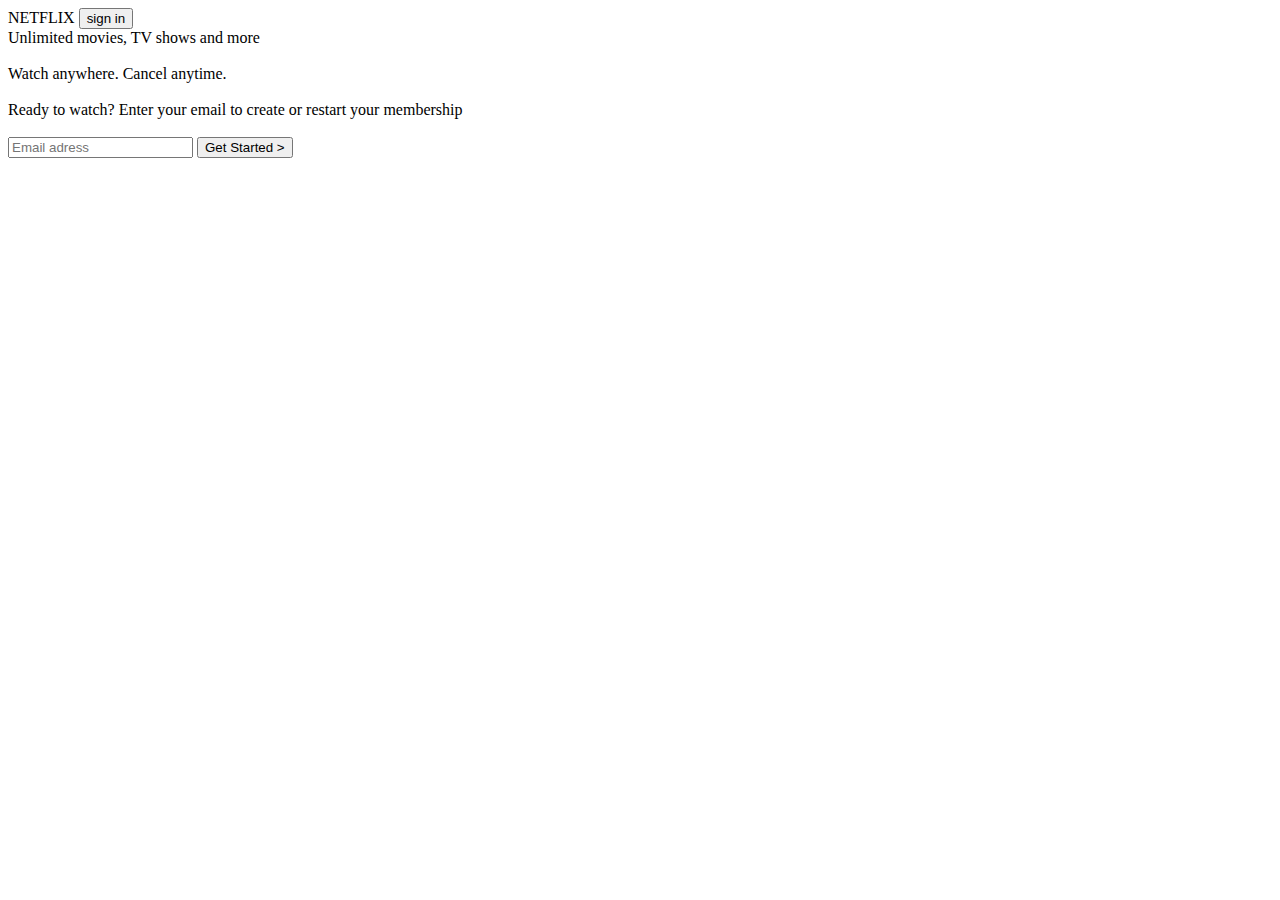
==== index.html @ 637f4649 "rename" ====
<html>
    <title>netflix copy</title>
    <link rel="stylesheet" href="netflix.css">
    <body>
        <header>
                NETFLIX
        
        <button id="signin">
            sign in
        </button></header>
        <div id="holder">
            
            <div id="text1">
                Unlimited movies, TV shows and more
            </div> 
            <br>
            <div id="text2">
                Watch anywhere. Cancel anytime.
            </div>
            <br>
            <div id="text3">
                Ready to watch? Enter your email to create or restart your membership
            </div>
            <br>
            <div id="email">
                <input  class="account" type ="text" placeholder="Email adress" >
                <button id="start" >  Get Started  ></button>
            </div>
        </div>
    </body>
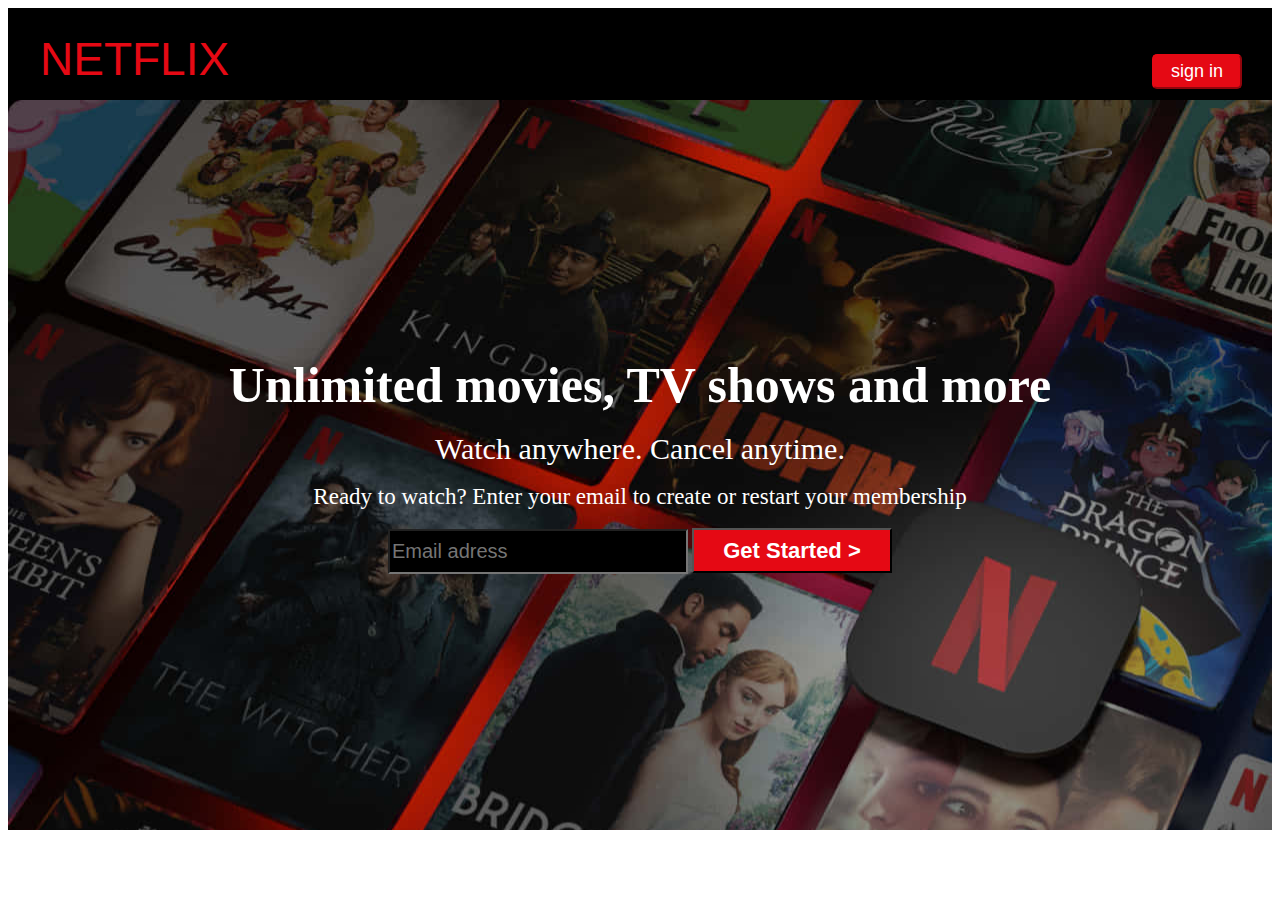
==== commit 35db2702: "fixing bugs" ====
--- a/index.html
+++ b/index.html
@@ -26,5 +26,6 @@
                 <input  class="account" type ="text" placeholder="Email adress" >
                 <button id="start" >  Get Started  ></button>
             </div>
+            
         </div>
     </body>--- a/netflix.css
+++ b/netflix.css
@@ -0,0 +1,62 @@
+
+#holder{
+    background-image: url("background.jpg");
+    display:flex;
+    flex-direction: column;
+    justify-content: center;
+    align-items: center;
+    height:729.60px;
+}
+div{
+    color:white;
+    
+}
+#text1{
+  font-weight: 900;
+  font-size: 50;
+}
+#text2{
+    font-size: 30;
+}
+#text3{
+    font-size: 23;
+}
+.account{
+    font-size: 20;
+    background-color: black;
+    height: 45;
+    width: 300;
+    color: white;
+}
+#start{
+    height:45;
+    width:200;
+    background-color: #E50914;
+    color:white;
+    font-size: 22;
+    font-weight: bolder;
+}
+header{
+    background-color: black;
+    height:44;
+    padding: 24 32 24 32;
+    color:#E50914;
+    font-size: 46;
+  font-family:Impact, Haettenschweiler, 'Arial Narrow Bold', sans-serif;
+  
+  
+}
+#signin
+{
+    height :35;
+    width:90;
+    font-size: 18;
+    font-weight: 400;
+    background-color: #E50914;
+    color: white;
+    border-radius: 5px;
+    border-color: #E50914;
+    position:fixed;
+    left: 90%;
+    top:6%;
+}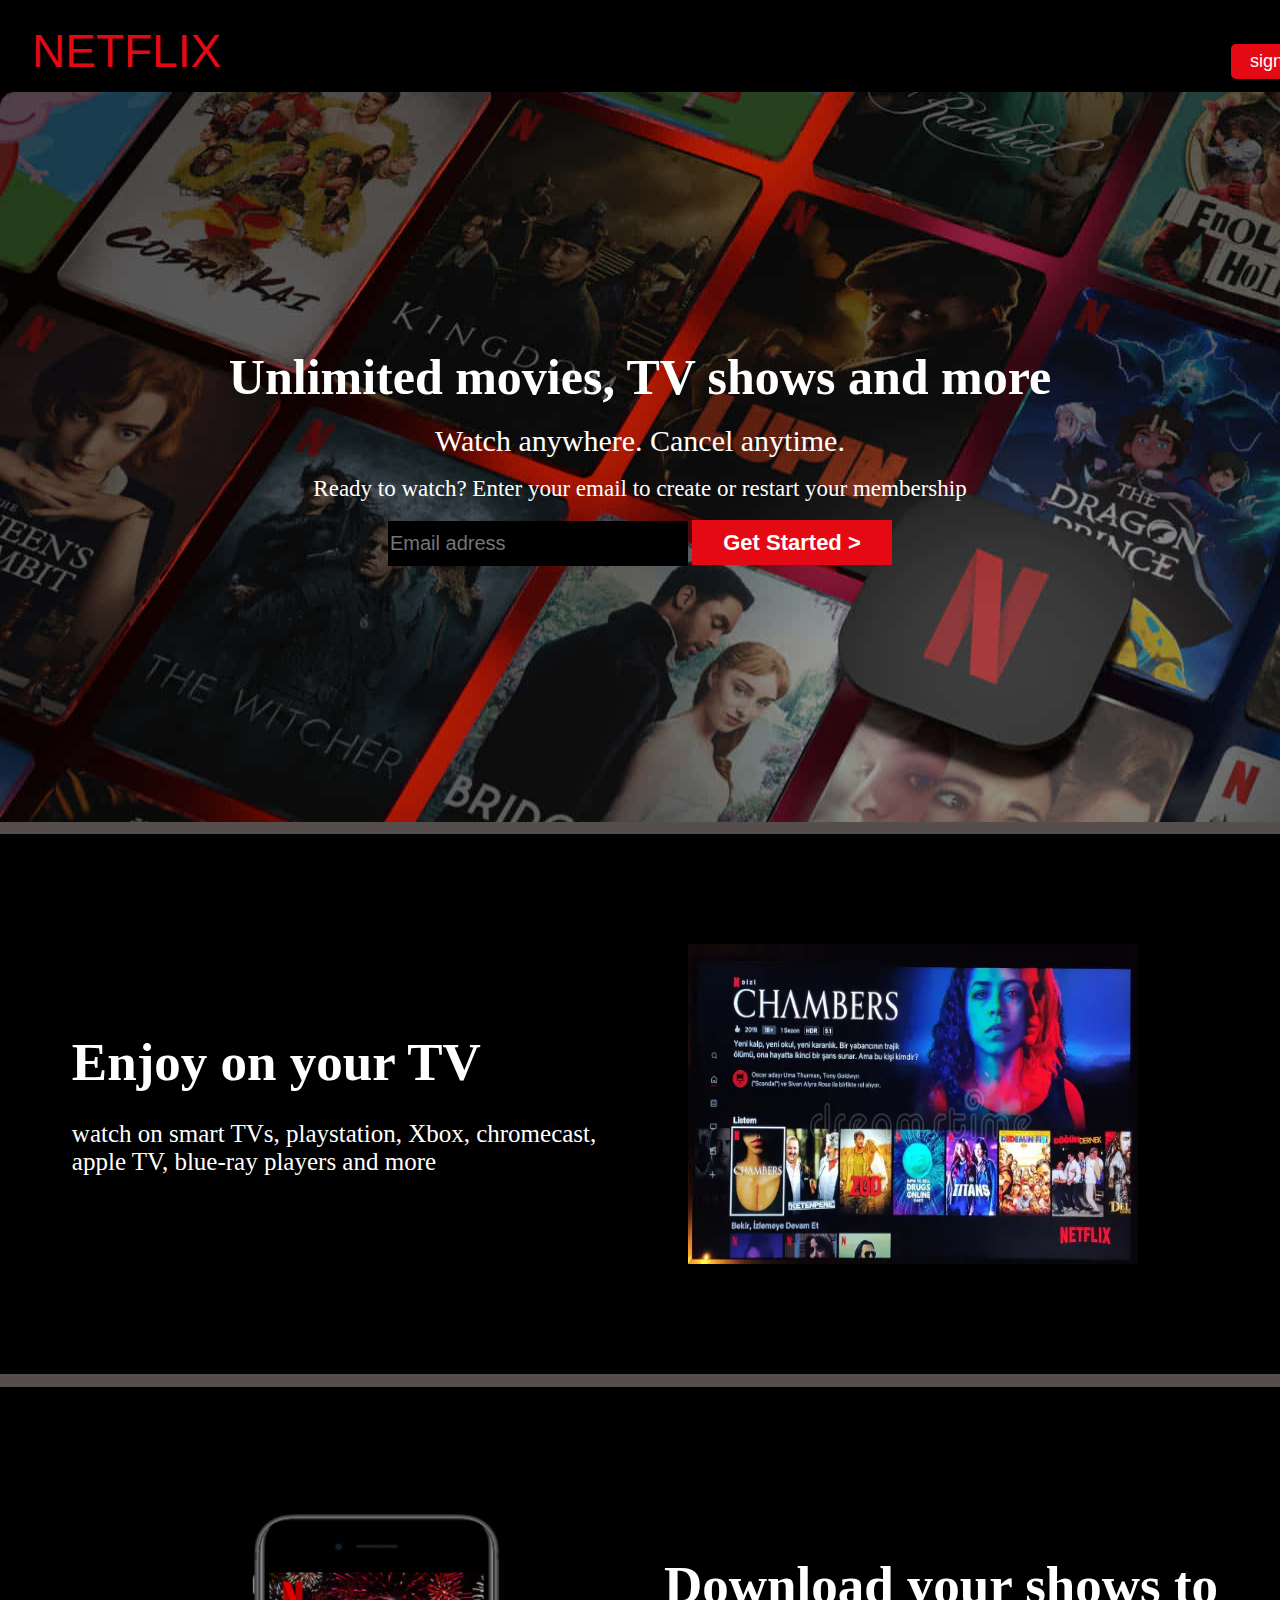
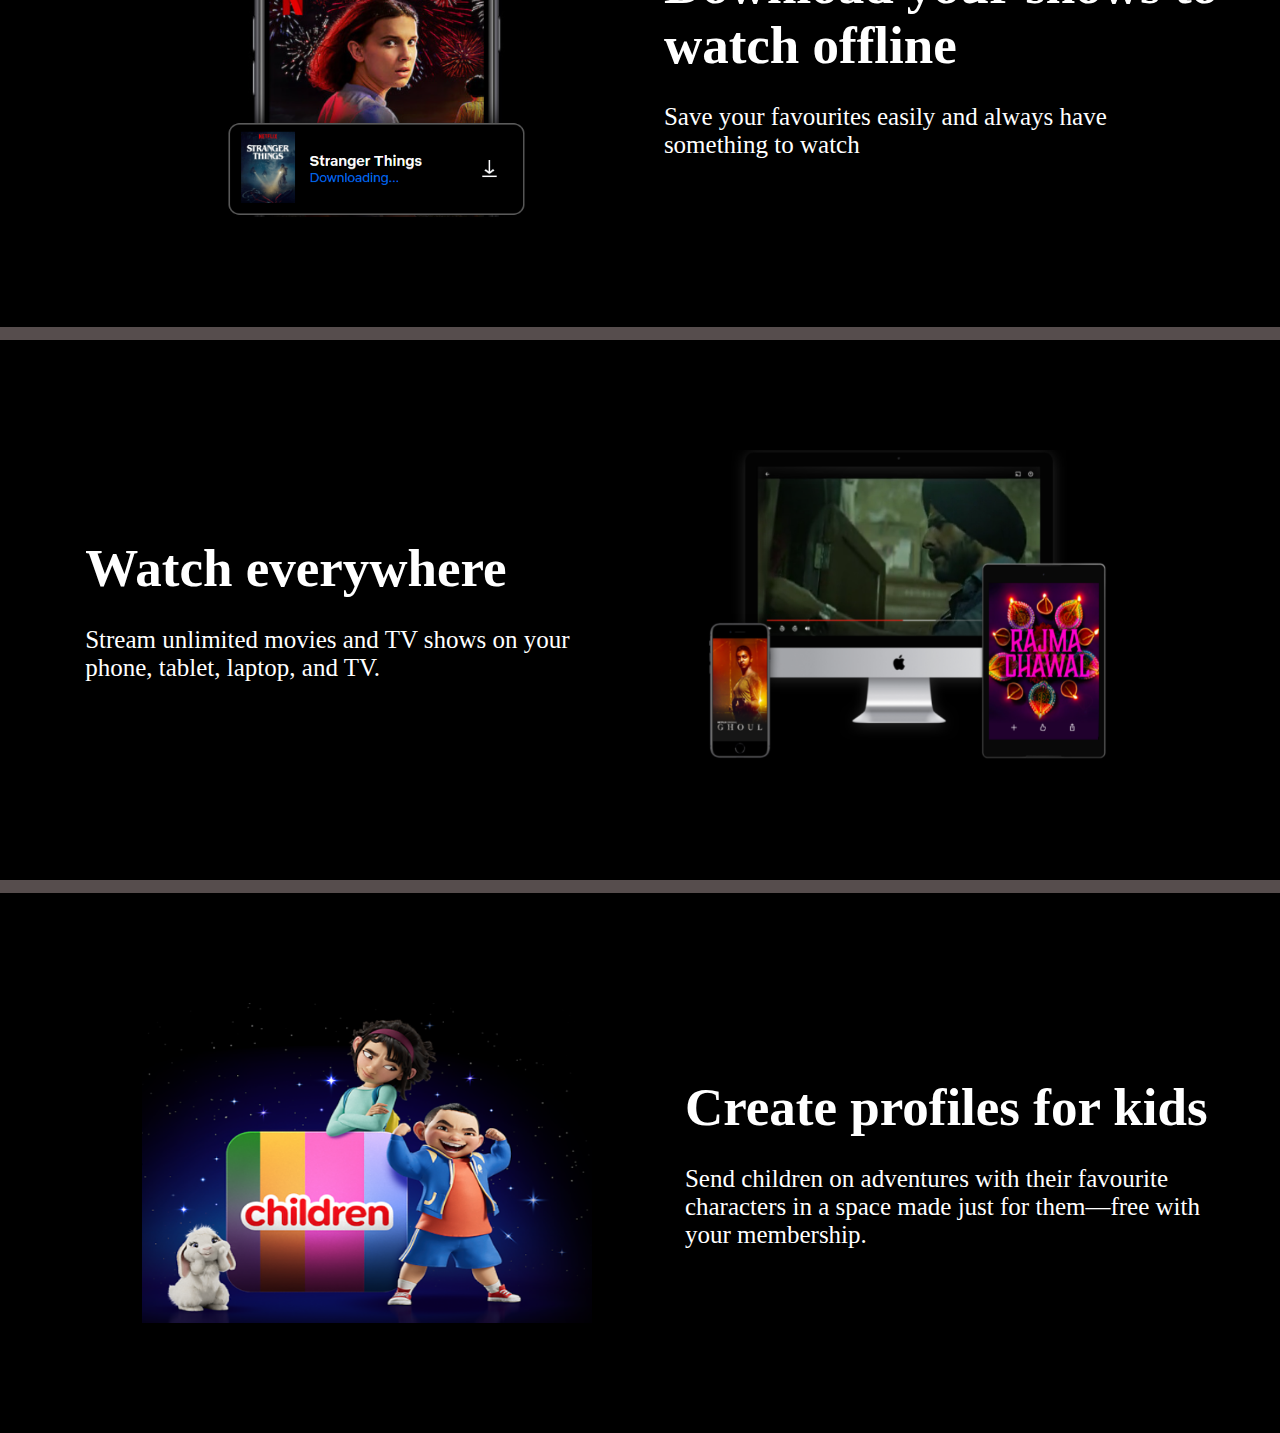
==== commit 93e72bea: "adding design" ====
--- a/index.html
+++ b/index.html
@@ -28,4 +28,38 @@
             </div>
             
         </div>
+        <div class="decor">
+            <div id="innerdecor">
+            <h1 id="decorhead">Enjoy on your TV</h1>
+            <br>
+            watch on smart TVs, playstation, Xbox, chromecast,<br> apple TV, blue-ray players and more
+            </div>
+            <image id="tvimage" src="croptv.png"></image>
+        </div>
+        <div class="decor">
+            <image id="tvimage" src="mobile.png"></image>
+            <div id="innerdecor">
+            <h1 id="decorhead">Download your shows to <br>watch offline</h1>
+            <br>
+            Save your favourites easily and always have <br>something to watch
+            </div>
+            
+        </div>
+        <div class="decor">
+            <div id="innerdecor">
+            <h1 id="decorhead">Watch everywhere</h1>
+            <br>
+            Stream unlimited movies and TV shows on your <br>phone, tablet, laptop, and TV.
+            </div>
+            <image id="tvimage" src="rajmachawal.png"></image>
+        </div>
+        <div class="decor">
+            <image id="tvimage" src="childrenImage.png"></image>
+            <div id="innerdecor">
+            <h1 id="decorhead">Create profiles for kids</h1>
+            <br>
+            Send children on adventures with their favourite <br>characters in a space made just for them—free with <br>your membership.
+            </div>
+            
+        </div>
     </body>--- a/netflix.css
+++ b/netflix.css
@@ -1,4 +1,10 @@
-
+*{
+    margin:0;
+    border:0;
+}
+body{
+    background-color:#564d4d;
+}
 #holder{
     background-image: url("background.jpg");
     display:flex;
@@ -56,7 +62,29 @@
     color: white;
     border-radius: 5px;
     border-color: #E50914;
-    position:fixed;
-    left: 90%;
-    top:6%;
-}+    position:relative;
+    left: 82%;
+}
+div.decor{
+    padding: 50px;
+    height:440px;
+    margin-top: 1%;
+    background-color: black;
+    display:flex;
+    align-items: center;
+    justify-content: center;
+    justify-content: space-evenly;
+}
+#tvimage{
+    margin-left: 70px;
+    margin-right: 70px;
+    height:320px;
+    width: 450px;
+}
+#innerdecor{
+    font-size: 25;
+}
+#decorhead{
+    font-size: 53;
+}
+
